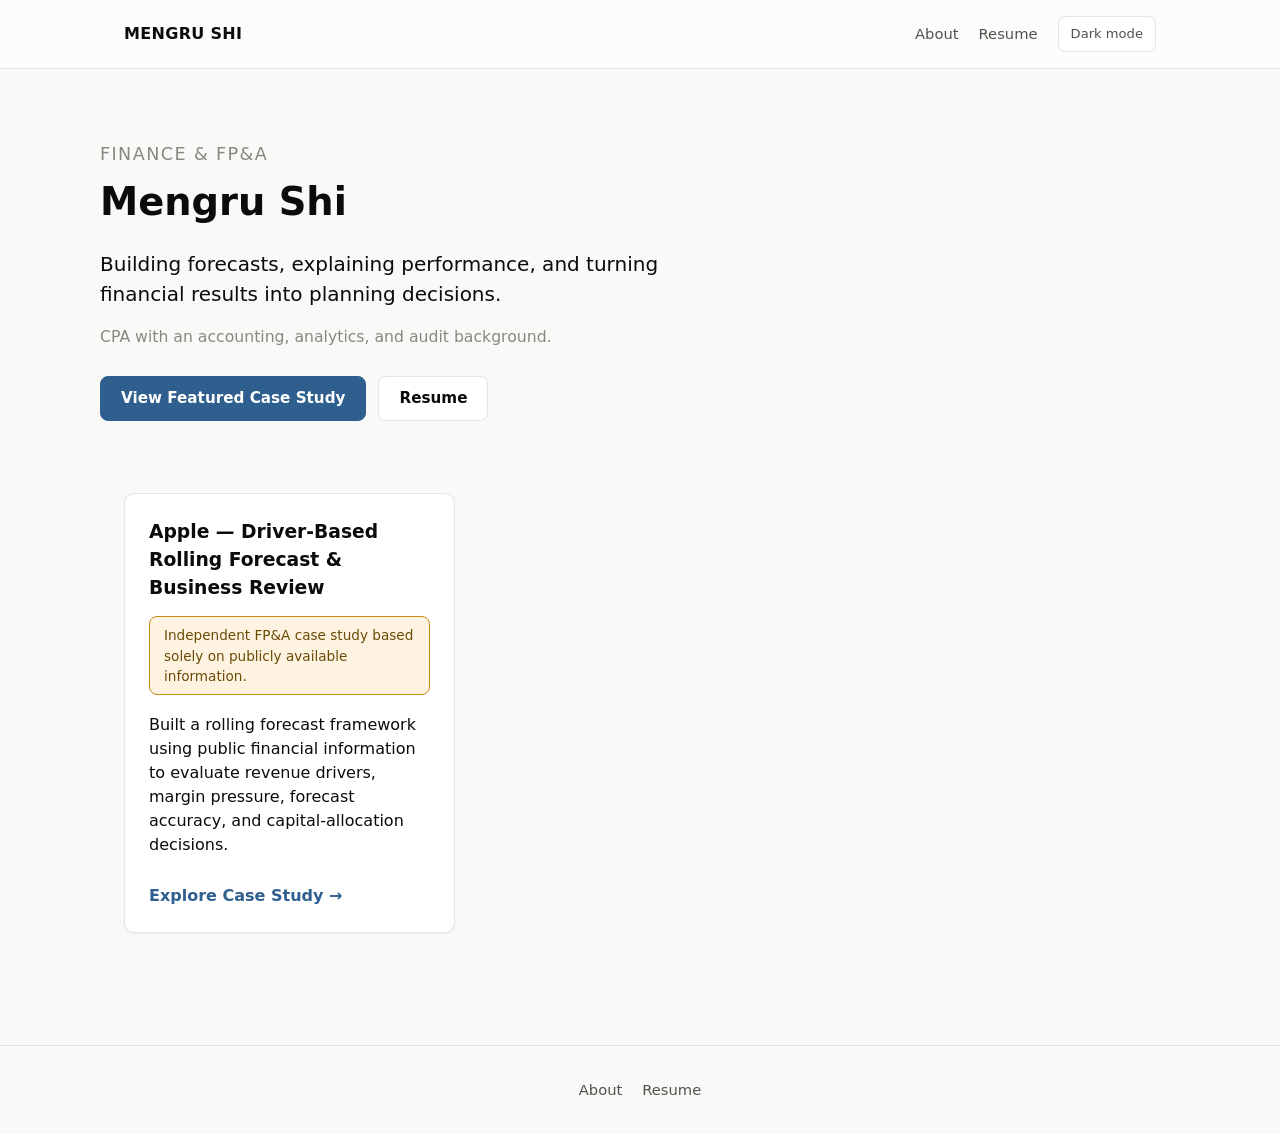
==== index.html @ 6d857d4f "Initial FP&A portfolio website: homepage + Apple case study" ====
<!doctype html>
<html lang="en">
<head>
<meta charset="utf-8">
<meta name="viewport" content="width=device-width, initial-scale=1">
<title>Mengru Shi — Finance &amp; FP&amp;A</title>
<meta name="description" content="Finance &amp; FP&amp;A portfolio: forecasting, variance analysis, and decision support work built on an accounting and audit foundation.">
<link rel="stylesheet" href="assets/styles.css">
</head>
<body>
<nav class="nav">
  <div class="nav-inner">
    <a class="nav-brand" href="index.html">MENGRU SHI</a>
    <ul class="nav-links">
      <li><a href="#about">About</a></li>
      <li><a href="assets/resume/Mengru_Shi_Resume.pdf">Resume</a></li>
      <li><button class="theme-toggle" id="theme-toggle" type="button">Dark mode</button></li>
    </ul>
  </div>
</nav>

<header class="hero container" id="about">
  <div class="hero-name">Finance &amp; FP&amp;A</div>
  <h1 class="hero-title">Mengru Shi</h1>
  <p class="hero-tagline">Building forecasts, explaining performance, and turning financial results into planning decisions.</p>
  <p class="hero-subline">CPA with an accounting, analytics, and audit background.</p>
  <div class="hero-ctas">
    <a class="btn btn-primary" href="#featured-case-study">View Featured Case Study</a>
    <a class="btn btn-secondary" href="assets/resume/Mengru_Shi_Resume.pdf">Resume</a>
  </div>
</header>

<main class="container" id="featured-case-study">
  <div class="card-grid">
    <article class="case-card">
      <h3>Apple — Driver-Based Rolling Forecast &amp; Business Review</h3>
      <p class="disclaimer">Independent FP&amp;A case study based solely on publicly available information.</p>
      <p>Built a rolling forecast framework using public financial information to evaluate revenue drivers, margin pressure, forecast accuracy, and capital-allocation decisions.</p>
      <a class="card-link" href="apple-fpa-case-study.html">Explore Case Study →</a>
    </article>
  </div>
</main>

<footer class="footer">
  <ul class="nav-links">
    <li><a href="#about">About</a></li>
    <li><a href="assets/resume/Mengru_Shi_Resume.pdf">Resume</a></li>
  </ul>
</footer>

<script src="assets/theme-toggle.js"></script>
</body>
</html>
---- assets/styles.css ----
:root {
  color-scheme: light;
  --page-plane: #f9f9f7;
  --surface-1: #fcfcfb;
  --surface-2: #ffffff;
  --text-primary: #0b0b0b;
  --text-secondary: #52514e;
  --text-muted: #898781;
  --gridline: #e1e0d9;
  --border: rgba(11,11,11,0.10);
  --accent: #2f5f8f;
  --status-good: #0ca30c;
  --caution-bg: #fdf3e0;
  --caution-border: #c98a1a;
  --caution-text: #6b4a06;
  --radius: 10px;
  --shadow: 0 1px 2px rgba(11,11,11,0.06);
}
@media (prefers-color-scheme: dark) {
  :root:where(:not([data-theme="light"])) {
    color-scheme: dark;
    --page-plane: #0d0d0d; --surface-1: #1a1a19; --surface-2: #202020;
    --text-primary: #ffffff; --text-secondary: #c3c2b7; --text-muted: #9a9890;
    --gridline: #2c2c2a; --border: rgba(255,255,255,0.12);
    --accent: #3987e5; --status-good: #0ca30c;
    --caution-bg: #2a2410; --caution-border: #c98a1a; --caution-text: #e8c98a;
    --shadow: 0 1px 2px rgba(0,0,0,0.4);
  }
}
:root[data-theme="dark"] {
  color-scheme: dark;
  --page-plane: #111111; --surface-1: #181818; --surface-2: #202020;
  --text-primary: #ffffff; --text-secondary: #c3c2b7; --text-muted: #9a9890;
  --gridline: #2c2c2a; --border: rgba(255,255,255,0.12);
  --accent: #3987e5; --status-good: #0ca30c;
  --caution-bg: #2a2410; --caution-border: #c98a1a; --caution-text: #e8c98a;
  --shadow: none;
}
:root[data-theme="light"] {
  color-scheme: light;
  --page-plane: #ffffff; --surface-1: #ffffff; --surface-2: #f7f8fa;
  --text-primary: #0b0b0b; --text-secondary: #52514e; --text-muted: #898781;
  --gridline: #e1e0d9; --border: rgba(11,11,11,0.10);
  --accent: #2f5f8f; --status-good: #0ca30c;
  --caution-bg: #fdf3e0; --caution-border: #c98a1a; --caution-text: #6b4a06;
}

* { box-sizing: border-box; }
html, body { margin: 0; padding: 0; }
body {
  font-family: system-ui, -apple-system, "Segoe UI", sans-serif;
  background: var(--page-plane);
  color: var(--text-primary);
  line-height: 1.5;
  font-size: 16px;
}
h1, h2, h3, h4 { margin: 0 0 0.5em 0; text-wrap: balance; }
p { margin: 0 0 0.8em 0; }
.tabular { font-variant-numeric: tabular-nums; }
a { color: var(--accent); }
.container { max-width: 1080px; margin: 0 auto; padding: 0 24px; }

/* ---- Nav ---- */
.nav {
  border-bottom: 1px solid var(--border);
  background: var(--surface-1);
  position: sticky; top: 0; z-index: 10;
}
.nav-inner { max-width: 1080px; margin: 0 auto; padding: 16px 24px; display: flex; align-items: center; justify-content: space-between; }
.nav-brand { font-weight: 700; text-decoration: none; color: var(--text-primary); letter-spacing: 0.02em; }
.nav-links { display: flex; align-items: center; gap: 20px; list-style: none; margin: 0; padding: 0; }
.nav-links a { color: var(--text-secondary); text-decoration: none; font-size: 0.92rem; }
.nav-links a:hover { color: var(--text-primary); }

/* ---- Buttons ---- */
.btn {
  display: inline-block; padding: 10px 20px; border-radius: 8px; font-size: 0.95rem;
  text-decoration: none; font-weight: 600; border: 1px solid var(--border); cursor: pointer;
}
.btn-primary { background: var(--accent); color: #ffffff; border-color: var(--accent); }
.btn-secondary { background: var(--surface-2); color: var(--text-primary); }
.theme-toggle { background: var(--surface-2); border: 1px solid var(--border); color: var(--text-secondary); font: inherit; font-size: 0.82rem; padding: 7px 12px; border-radius: 8px; cursor: pointer; }

/* ---- Hero ---- */
.hero { padding: 72px 0 48px; }
.hero-name { font-size: 1.1rem; letter-spacing: 0.08em; color: var(--text-muted); text-transform: uppercase; margin-bottom: 6px; }
.hero-title { font-size: 2.4rem; margin-bottom: 18px; }
.hero-tagline { font-size: 1.25rem; color: var(--text-primary); max-width: 640px; }
.hero-subline { font-size: 0.98rem; color: var(--text-muted); max-width: 640px; margin-bottom: 28px; }
.hero-ctas { display: flex; gap: 12px; flex-wrap: wrap; }

/* ---- Disclaimer ---- */
.disclaimer {
  background: var(--caution-bg); border: 1px solid var(--caution-border); color: var(--caution-text);
  border-radius: 8px; padding: 8px 14px; font-size: 0.85rem; display: inline-block; margin: 10px 0 18px;
}

/* ---- Case study cards (homepage) ---- */
.card-grid { display: grid; grid-template-columns: repeat(auto-fill, minmax(320px, 1fr)); gap: 20px; padding: 24px 0 72px; }
.case-card { background: var(--surface-2); border: 1px solid var(--border); border-radius: var(--radius); padding: 24px; box-shadow: var(--shadow); }
.case-card h3 { margin-bottom: 4px; }
.case-card .card-link { display: inline-block; margin-top: 14px; font-weight: 600; text-decoration: none; }

/* ---- Case study page header ---- */
.study-header { padding: 48px 0 24px; border-bottom: 1px solid var(--border); }
.study-header h1 { font-size: 1.9rem; margin-bottom: 6px; }

/* ---- Sections ---- */
.section { padding: 40px 0; border-bottom: 1px solid var(--border); }
.section:last-of-type { border-bottom: none; }
.section h2 { font-size: 1.4rem; color: var(--text-muted); text-transform: uppercase; letter-spacing: 0.04em; font-weight: 700; margin-bottom: 20px; }
.section .lede { font-size: 1.15rem; color: var(--text-primary); max-width: 760px; margin-bottom: 24px; }

/* ---- Metric tiles ---- */
.metric-tiles { display: grid; grid-template-columns: repeat(auto-fit, minmax(180px, 1fr)); gap: 16px; }
.metric-tile { background: var(--surface-2); border: 1px solid var(--border); border-radius: var(--radius); padding: 18px; }
.metric-tile .label { font-size: 0.8rem; color: var(--text-muted); text-transform: uppercase; letter-spacing: 0.03em; }
.metric-tile .value { font-size: 1.7rem; font-weight: 700; margin: 4px 0; }
.metric-tile .delta { font-size: 0.85rem; color: var(--status-good); }

/* ---- Driver tree / recommendation lists ---- */
.driver-tree { list-style: none; padding: 0; margin: 0; }
.driver-tree li { padding: 10px 0; border-top: 1px solid var(--border); font-family: ui-monospace, monospace; font-size: 0.92rem; }
.driver-tree li:first-child { border-top: none; }
.recommend-list { padding-left: 20px; }
.recommend-list li { margin-bottom: 10px; }

/* ---- How I Approached It ---- */
.approach-steps { display: grid; grid-template-columns: repeat(4, 1fr); gap: 16px; }
.approach-step { border-top: 3px solid var(--accent); padding-top: 12px; }
.approach-step .step-num { font-size: 0.8rem; color: var(--text-muted); font-weight: 700; }
.approach-step .step-title { font-weight: 700; margin: 4px 0; }
.approach-step .step-desc { font-size: 0.9rem; color: var(--text-secondary); }

/* ---- Dashboard embed ---- */
.dashboard-embed iframe { width: 100%; height: 900px; border: 1px solid var(--border); border-radius: var(--radius); }
.dashboard-mobile-link { display: none; }

/* ---- Downloads ---- */
.downloads-primary, .downloads-supporting-list { display: grid; grid-template-columns: repeat(auto-fill, minmax(260px, 1fr)); gap: 14px; }
.download-item { display: block; background: var(--surface-2); border: 1px solid var(--border); border-radius: var(--radius); padding: 16px; text-decoration: none; color: var(--text-primary); }
.download-item .dl-label { font-weight: 600; }
.download-item .dl-desc { font-size: 0.85rem; color: var(--text-muted); margin-top: 4px; }
details.supporting-materials { margin-top: 24px; }
details.supporting-materials summary { cursor: pointer; font-weight: 600; color: var(--text-secondary); padding: 8px 0; }
details.supporting-materials .downloads-supporting-list { margin-top: 16px; }

/* ---- Footer ---- */
.footer { border-top: 1px solid var(--border); padding: 32px 0; margin-top: 40px; }
.footer .nav-links { justify-content: center; }

/* ---- Responsive ---- */
@media (max-width: 720px) {
  .hero-title { font-size: 1.9rem; }
  .approach-steps { grid-template-columns: 1fr; }
  .dashboard-embed iframe { display: none; }
  .dashboard-mobile-link { display: inline-block; }
  .nav-links { gap: 12px; }
}
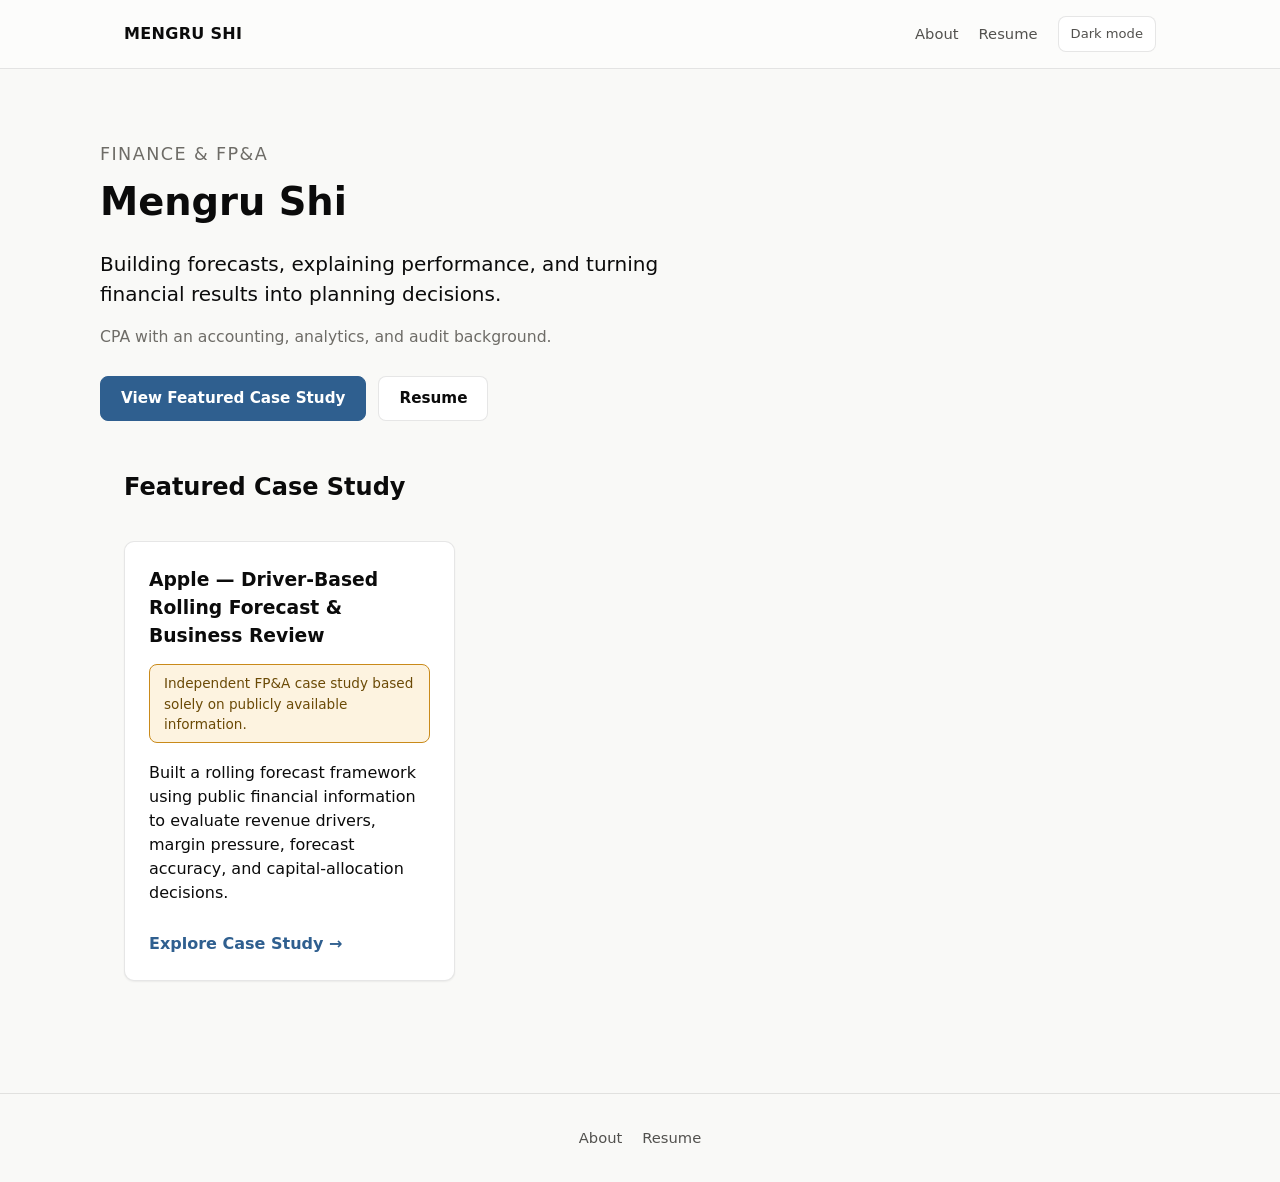
==== commit 133be78f: "Fix final-review findings: theme consistency, mobile overflow, contrast, heading hierarchy, download" ====
--- a/index.html
+++ b/index.html
@@ -5,6 +5,7 @@
 <meta name="viewport" content="width=device-width, initial-scale=1">
 <title>Mengru Shi — Finance &amp; FP&amp;A</title>
 <meta name="description" content="Finance &amp; FP&amp;A portfolio: forecasting, variance analysis, and decision support work built on an accounting and audit foundation.">
+<script>try{var t=localStorage.getItem('apple-fpna-dashboard-theme');if(t==='dark'||t==='light')document.documentElement.setAttribute('data-theme',t)}catch(e){}</script>
 <link rel="stylesheet" href="assets/styles.css">
 </head>
 <body>
@@ -31,6 +32,7 @@
 </header>
 
 <main class="container" id="featured-case-study">
+  <h2>Featured Case Study</h2>
   <div class="card-grid">
     <article class="case-card">
       <h3>Apple — Driver-Based Rolling Forecast &amp; Business Review</h3>
--- a/assets/styles.css
+++ b/assets/styles.css
@@ -5,11 +5,11 @@
   --surface-2: #ffffff;
   --text-primary: #0b0b0b;
   --text-secondary: #52514e;
-  --text-muted: #898781;
+  --text-muted: #6e6c67;
   --gridline: #e1e0d9;
   --border: rgba(11,11,11,0.10);
   --accent: #2f5f8f;
-  --status-good: #0ca30c;
+  --status-good: #0a7d0a;
   --caution-bg: #fdf3e0;
   --caution-border: #c98a1a;
   --caution-text: #6b4a06;
@@ -29,20 +29,21 @@
 }
 :root[data-theme="dark"] {
   color-scheme: dark;
-  --page-plane: #111111; --surface-1: #181818; --surface-2: #202020;
+  --page-plane: #0d0d0d; --surface-1: #1a1a19; --surface-2: #202020;
   --text-primary: #ffffff; --text-secondary: #c3c2b7; --text-muted: #9a9890;
   --gridline: #2c2c2a; --border: rgba(255,255,255,0.12);
   --accent: #3987e5; --status-good: #0ca30c;
   --caution-bg: #2a2410; --caution-border: #c98a1a; --caution-text: #e8c98a;
-  --shadow: none;
+  --shadow: 0 1px 2px rgba(0,0,0,0.4);
 }
 :root[data-theme="light"] {
   color-scheme: light;
-  --page-plane: #ffffff; --surface-1: #ffffff; --surface-2: #f7f8fa;
-  --text-primary: #0b0b0b; --text-secondary: #52514e; --text-muted: #898781;
+  --page-plane: #f9f9f7; --surface-1: #fcfcfb; --surface-2: #ffffff;
+  --text-primary: #0b0b0b; --text-secondary: #52514e; --text-muted: #6e6c67;
   --gridline: #e1e0d9; --border: rgba(11,11,11,0.10);
-  --accent: #2f5f8f; --status-good: #0ca30c;
+  --accent: #2f5f8f; --status-good: #0a7d0a;
   --caution-bg: #fdf3e0; --caution-border: #c98a1a; --caution-text: #6b4a06;
+  --shadow: 0 1px 2px rgba(11,11,11,0.06);
 }
 
 * { box-sizing: border-box; }
@@ -59,6 +60,7 @@
 .tabular { font-variant-numeric: tabular-nums; }
 a { color: var(--accent); }
 .container { max-width: 1080px; margin: 0 auto; padding: 0 24px; }
+[id] { scroll-margin-top: 80px; }
 
 /* ---- Nav ---- */
 .nav {
@@ -80,6 +82,10 @@
 .btn-primary { background: var(--accent); color: #ffffff; border-color: var(--accent); }
 .btn-secondary { background: var(--surface-2); color: var(--text-primary); }
 .theme-toggle { background: var(--surface-2); border: 1px solid var(--border); color: var(--text-secondary); font: inherit; font-size: 0.82rem; padding: 7px 12px; border-radius: 8px; cursor: pointer; }
+:root[data-theme="dark"] .btn-primary { color: #0b0b0b; }
+@media (prefers-color-scheme: dark) {
+  :root:where(:not([data-theme="light"])) .btn-primary { color: #0b0b0b; }
+}
 
 /* ---- Hero ---- */
 .hero { padding: 72px 0 48px; }
@@ -155,5 +161,6 @@
   .approach-steps { grid-template-columns: 1fr; }
   .dashboard-embed iframe { display: none; }
   .dashboard-mobile-link { display: inline-block; }
-  .nav-links { gap: 12px; }
+  .nav-links { gap: 12px; flex-wrap: wrap; }
+  .card-grid { grid-template-columns: 1fr; }
 }
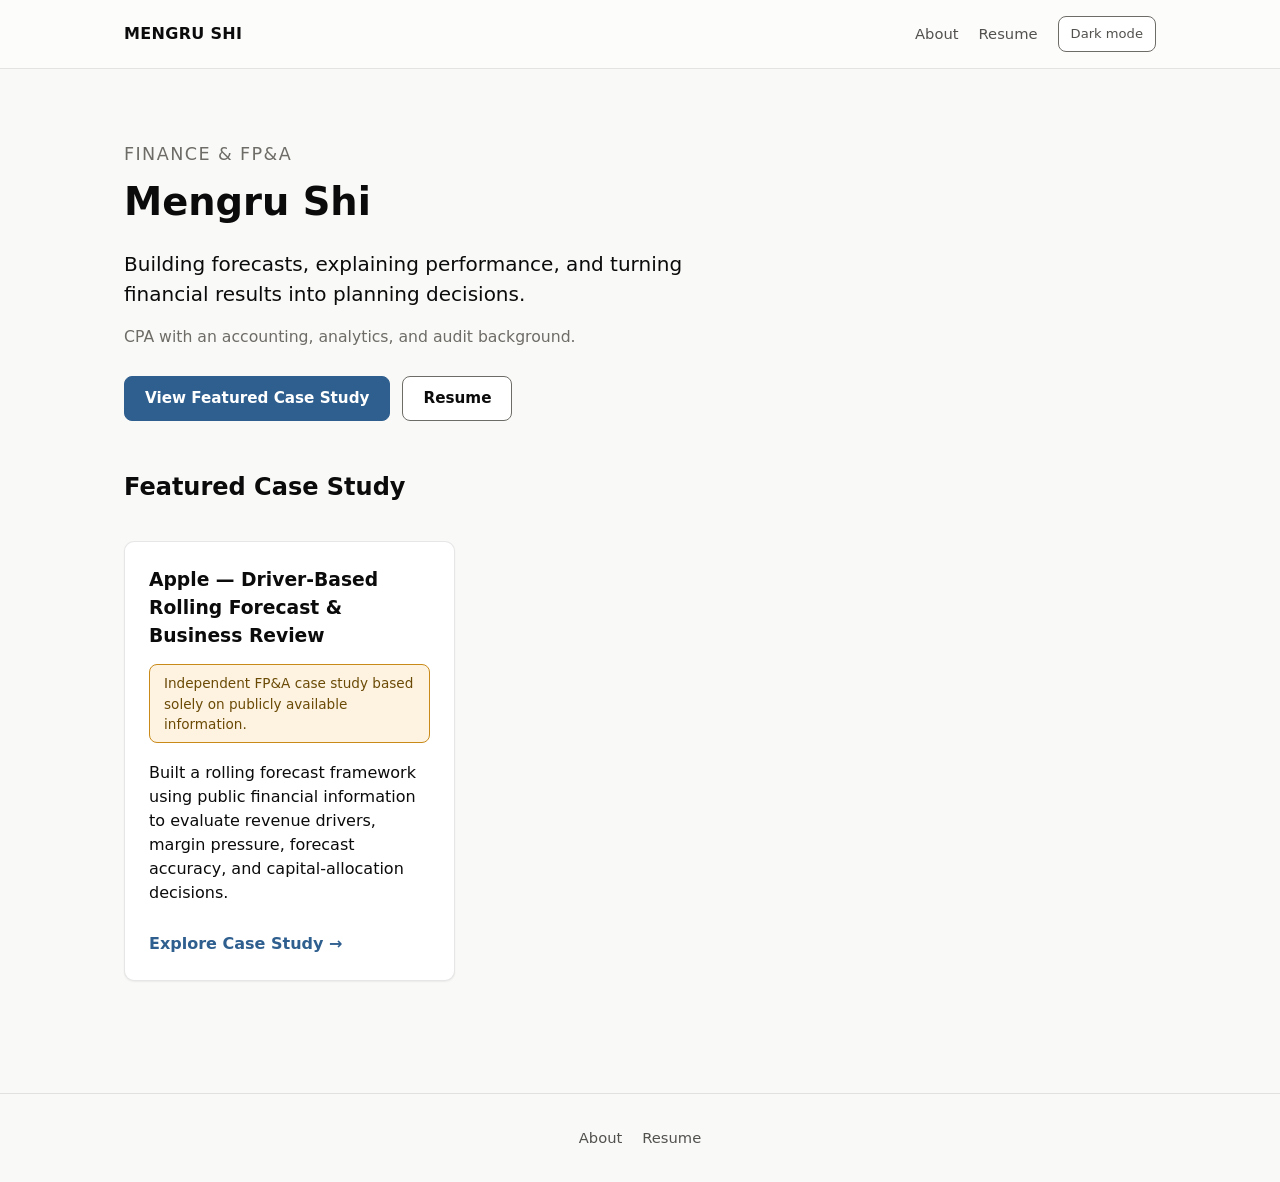
==== commit 71de8a0b: "Fix minor polish findings: favicon, OG tags, delta coloring, contrast, landmark structure, misc clea" ====
--- a/index.html
+++ b/index.html
@@ -5,6 +5,12 @@
 <meta name="viewport" content="width=device-width, initial-scale=1">
 <title>Mengru Shi — Finance &amp; FP&amp;A</title>
 <meta name="description" content="Finance &amp; FP&amp;A portfolio: forecasting, variance analysis, and decision support work built on an accounting and audit foundation.">
+<link rel="icon" href="data:image/svg+xml,<svg xmlns='http://www.w3.org/2000/svg' viewBox='0 0 100 100'><rect width='100' height='100' rx='16' fill='%232f5f8f'/><text x='50' y='68' font-size='48' font-family='system-ui,sans-serif' font-weight='700' fill='white' text-anchor='middle'>MS</text></svg>">
+<meta property="og:type" content="website">
+<meta property="og:title" content="Mengru Shi — Finance &amp; FP&amp;A">
+<meta property="og:description" content="Finance &amp; FP&amp;A portfolio: forecasting, variance analysis, and decision support work built on an accounting and audit foundation.">
+<meta property="og:url" content="https://sls17178.github.io/">
+<meta name="twitter:card" content="summary">
 <script>try{var t=localStorage.getItem('apple-fpna-dashboard-theme');if(t==='dark'||t==='light')document.documentElement.setAttribute('data-theme',t)}catch(e){}</script>
 <link rel="stylesheet" href="assets/styles.css">
 </head>
@@ -20,6 +26,8 @@
   </div>
 </nav>
 
+<main class="container" id="featured-case-study">
+
 <header class="hero container" id="about">
   <div class="hero-name">Finance &amp; FP&amp;A</div>
   <h1 class="hero-title">Mengru Shi</h1>
@@ -31,7 +39,6 @@
   </div>
 </header>
 
-<main class="container" id="featured-case-study">
   <h2>Featured Case Study</h2>
   <div class="card-grid">
     <article class="case-card">
--- a/assets/styles.css
+++ b/assets/styles.css
@@ -6,7 +6,6 @@
   --text-primary: #0b0b0b;
   --text-secondary: #52514e;
   --text-muted: #6e6c67;
-  --gridline: #e1e0d9;
   --border: rgba(11,11,11,0.10);
   --accent: #2f5f8f;
   --status-good: #0a7d0a;
@@ -21,7 +20,7 @@
     color-scheme: dark;
     --page-plane: #0d0d0d; --surface-1: #1a1a19; --surface-2: #202020;
     --text-primary: #ffffff; --text-secondary: #c3c2b7; --text-muted: #9a9890;
-    --gridline: #2c2c2a; --border: rgba(255,255,255,0.12);
+    --border: rgba(255,255,255,0.12);
     --accent: #3987e5; --status-good: #0ca30c;
     --caution-bg: #2a2410; --caution-border: #c98a1a; --caution-text: #e8c98a;
     --shadow: 0 1px 2px rgba(0,0,0,0.4);
@@ -31,7 +30,7 @@
   color-scheme: dark;
   --page-plane: #0d0d0d; --surface-1: #1a1a19; --surface-2: #202020;
   --text-primary: #ffffff; --text-secondary: #c3c2b7; --text-muted: #9a9890;
-  --gridline: #2c2c2a; --border: rgba(255,255,255,0.12);
+  --border: rgba(255,255,255,0.12);
   --accent: #3987e5; --status-good: #0ca30c;
   --caution-bg: #2a2410; --caution-border: #c98a1a; --caution-text: #e8c98a;
   --shadow: 0 1px 2px rgba(0,0,0,0.4);
@@ -40,7 +39,7 @@
   color-scheme: light;
   --page-plane: #f9f9f7; --surface-1: #fcfcfb; --surface-2: #ffffff;
   --text-primary: #0b0b0b; --text-secondary: #52514e; --text-muted: #6e6c67;
-  --gridline: #e1e0d9; --border: rgba(11,11,11,0.10);
+  --border: rgba(11,11,11,0.10);
   --accent: #2f5f8f; --status-good: #0a7d0a;
   --caution-bg: #fdf3e0; --caution-border: #c98a1a; --caution-text: #6b4a06;
   --shadow: 0 1px 2px rgba(11,11,11,0.06);
@@ -80,8 +79,8 @@
   text-decoration: none; font-weight: 600; border: 1px solid var(--border); cursor: pointer;
 }
 .btn-primary { background: var(--accent); color: #ffffff; border-color: var(--accent); }
-.btn-secondary { background: var(--surface-2); color: var(--text-primary); }
-.theme-toggle { background: var(--surface-2); border: 1px solid var(--border); color: var(--text-secondary); font: inherit; font-size: 0.82rem; padding: 7px 12px; border-radius: 8px; cursor: pointer; }
+.btn-secondary { background: var(--surface-2); color: var(--text-primary); border-color: var(--text-muted); }
+.theme-toggle { background: var(--surface-2); border: 1px solid var(--border); border-color: var(--text-muted); color: var(--text-secondary); font: inherit; font-size: 0.82rem; padding: 7px 12px; border-radius: 8px; cursor: pointer; }
 :root[data-theme="dark"] .btn-primary { color: #0b0b0b; }
 @media (prefers-color-scheme: dark) {
   :root:where(:not([data-theme="light"])) .btn-primary { color: #0b0b0b; }
@@ -123,16 +122,18 @@
 .metric-tile .label { font-size: 0.8rem; color: var(--text-muted); text-transform: uppercase; letter-spacing: 0.03em; }
 .metric-tile .value { font-size: 1.7rem; font-weight: 700; margin: 4px 0; }
 .metric-tile .delta { font-size: 0.85rem; color: var(--status-good); }
+.delta-neutral { color: var(--text-muted); }
 
 /* ---- Driver tree / recommendation lists ---- */
 .driver-tree { list-style: none; padding: 0; margin: 0; }
 .driver-tree li { padding: 10px 0; border-top: 1px solid var(--border); font-family: ui-monospace, monospace; font-size: 0.92rem; }
 .driver-tree li:first-child { border-top: none; }
+.driver-tree + p { margin-top: 16px; }
 .recommend-list { padding-left: 20px; }
 .recommend-list li { margin-bottom: 10px; }
 
 /* ---- How I Approached It ---- */
-.approach-steps { display: grid; grid-template-columns: repeat(4, 1fr); gap: 16px; }
+.approach-steps { display: grid; grid-template-columns: repeat(auto-fit, minmax(200px, 1fr)); gap: 16px; }
 .approach-step { border-top: 3px solid var(--accent); padding-top: 12px; }
 .approach-step .step-num { font-size: 0.8rem; color: var(--text-muted); font-weight: 700; }
 .approach-step .step-title { font-weight: 700; margin: 4px 0; }
@@ -158,6 +159,7 @@
 /* ---- Responsive ---- */
 @media (max-width: 720px) {
   .hero-title { font-size: 1.9rem; }
+  .study-header h1 { font-size: 1.5rem; }
   .approach-steps { grid-template-columns: 1fr; }
   .dashboard-embed iframe { display: none; }
   .dashboard-mobile-link { display: inline-block; }
